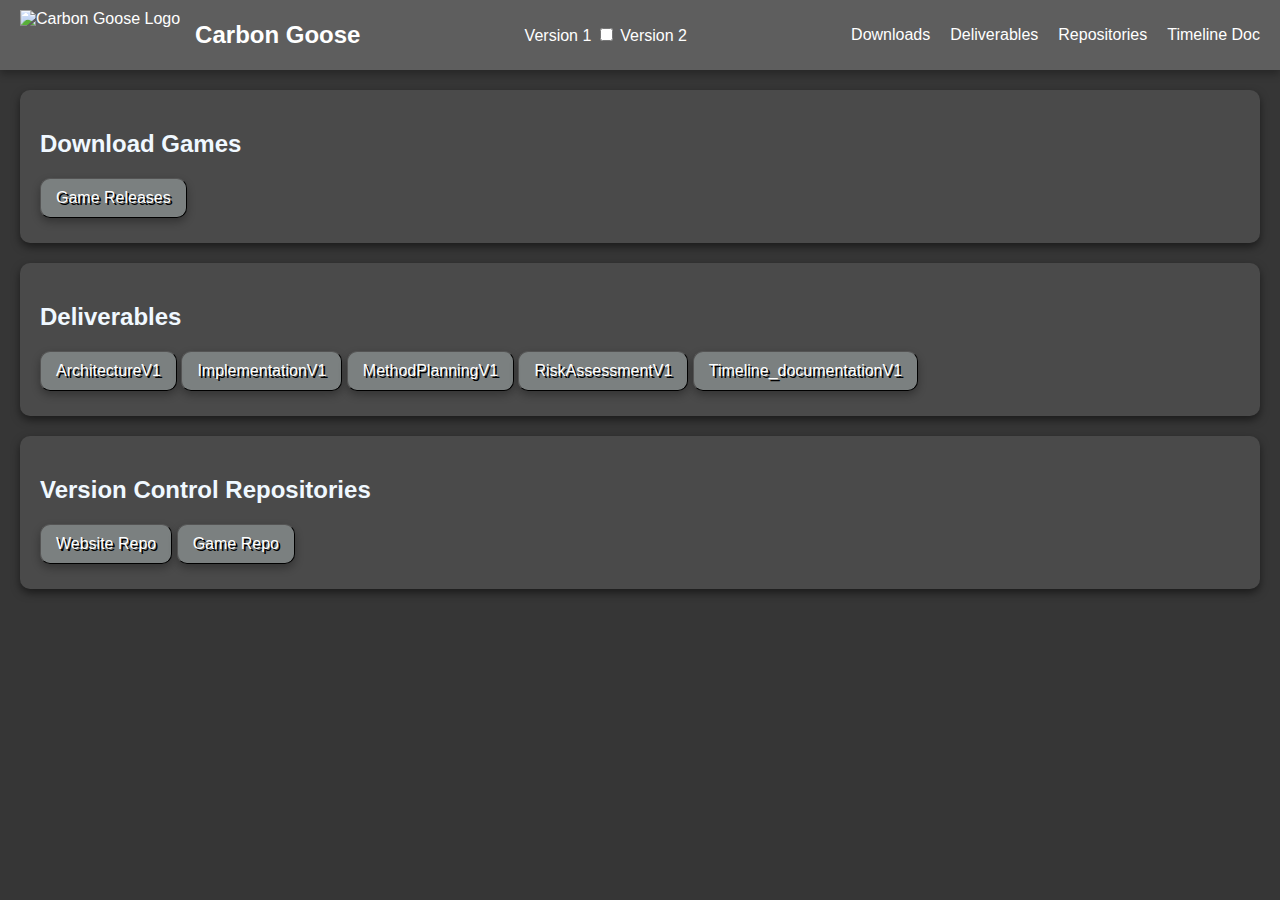
==== index.html @ 5f6f3ea1 "Update index.html" ====
<!DOCTYPE html>
<html lang="en">

<head>
    <meta charset="UTF-8">
    <meta name="viewport" content="width=device-width, initial-scale=1.0">
    <title>Carbon Goose</title>
    <link rel="stylesheet" href="projectWebsite.css">
    <link rel="icon" type="image/x-icon" href="Images/favicon.ico">
</head>

<body>
    <header>
        <div class="logo-container">
            <img src="Images/CarbonGoose_Logo.png" id="logo" alt="Carbon Goose Logo">
            <h1>Carbon Goose</h1>
        </div>
         </div>
        <div class="switch-container">
            <span class="switch-label">Version 1</span>
            <label class="switch">
                <input type="checkbox" id="version-switch">
                <span class="slider"></span>
            </label>
            <span class="switch-label">Version 2</span>
        </div>
        <nav>
            <ul>
                <li><a href="#downloads">Downloads</a></li>
                <li><a href="#deliverables">Deliverables</a></li>
                <li><a href="#repositories">Repositories</a></li>
                <li><a href="#repositories">Timeline Doc</a></li>
            </ul>
        </nav>
    </header>

    <main>
        <!-- Downloads Section -->
        <section id="downloads" class="section-container">
            <h2>Download Games</h2>
            <a href="https://github.com/jcbyte/longboi-life/releases" class="button" target="_blank">Game Releases</a>
        </section>

        <!-- Deliverables Section -->
        <section id="deliverables" class="section-container">
            <h2>Deliverables</h2>
            <a href="Arch1.pdf" class="button" download="ArchitectureV1">ArchitectureV1</a>
            <a href="Impl1.pdf" class="button" download="ImplementationV1">ImplementationV1</a>
            <a href="Plan1.pdf" class="button" download="Method_PlanningV1">MethodPlanningV1</a>
            <a href="Risk1.pdf" class="button" download="RiskAssessmentV1">RiskAssessmentV1</a>
            <a href="Timeline documentation.pdf" class="button" download="Timeline_documentationV1">Timeline_documentationV1</a>
        </section>

        <!-- Repositories Section -->
        <section id="repositories" class="section-container">
            <h2>Version Control Repositories</h2>
            <a href="https://github.com/LCallen123/ENG1-Website/tree/main" class="button" target="_blank">Website Repo</a>
            <a href="https://github.com/jcbyte/longboi-life" class="button" target="_blank">Game Repo</a>
        </section>
    </main>
     <script>
        // JavaScript to handle toggle switch functionality
        const versionSwitch = document.getElementById('version-switch');
        versionSwitch.addEventListener('change', function () {
            if (this.checked) {
                // Redirect to Version 2
                window.location.href = 'version2.html';
            } else {
                // Redirect to Version 1
                window.location.href = 'index1.html';
            }
        });
    </script>
</body>

</html>
---- projectWebsite.css ----
body {
    background-color: rgb(54, 54, 54);
    margin: 0;
    font-family: 'Segoe UI', Tahoma, Geneva, Verdana, sans-serif;
}

header {
    display: flex;
    justify-content: space-between;
    align-items: center;
    background-color: rgb(94, 94, 94);
    padding: 10px 20px;
    color: white;
    box-shadow: 0 4px 8px rgba(0, 0, 0, 0.3);
    position: sticky;
    top: 0;
    z-index: 1000;
}

.logo-container {
    display: flex;
    align-items: center;
}

#logo {
    height: 50px;
    margin-right: 15px;
}

h1 {
    font-size: 1.5rem;
    margin: 0;
    color: white;
}

nav ul {
    list-style-type: none;
    display: flex;
    gap: 20px;
    margin: 0;
    padding: 0;
}

nav ul li {
    display: inline;
}

nav ul li a {
    text-decoration: none;
    color: white;
    font-size: 1rem;
    transition: color 0.3s ease;
}

nav ul li a:hover {
    color: lightblue;
}

a.button {
    display: inline-block;
    padding: 10px 15px;
    border: 1px outset black;
    border-radius: 10px;
    color: white;
    text-shadow: 2px 2px black;
    background-color: rgba(240, 255, 255, 0.3);
    text-decoration: none;
    font-size: 1rem;
    margin: 10px;
    font-family: 'Segoe UI', Tahoma, Geneva, Verdana, sans-serif;
    box-shadow: 0 4px 8px rgba(0, 0, 0, 0.3);
    transition: background-color 0.3s ease, transform 0.2s;
}

a.button:hover {
    background-color: rgba(200, 215, 215, 0.3);
    transform: translateY(-2px);
}

.section-container {
    background-color: rgba(255, 255, 255, 0.1);
    padding: 20px;
    margin: 20px;
    border-radius: 10px;
    box-shadow: 0 4px 8px rgba(0, 0, 0, 0.5);
}

.section-container h2 {
    color: aliceblue;
    margin-bottom: 15px;
}

.section-container .button {
    margin: 5px 0;
}
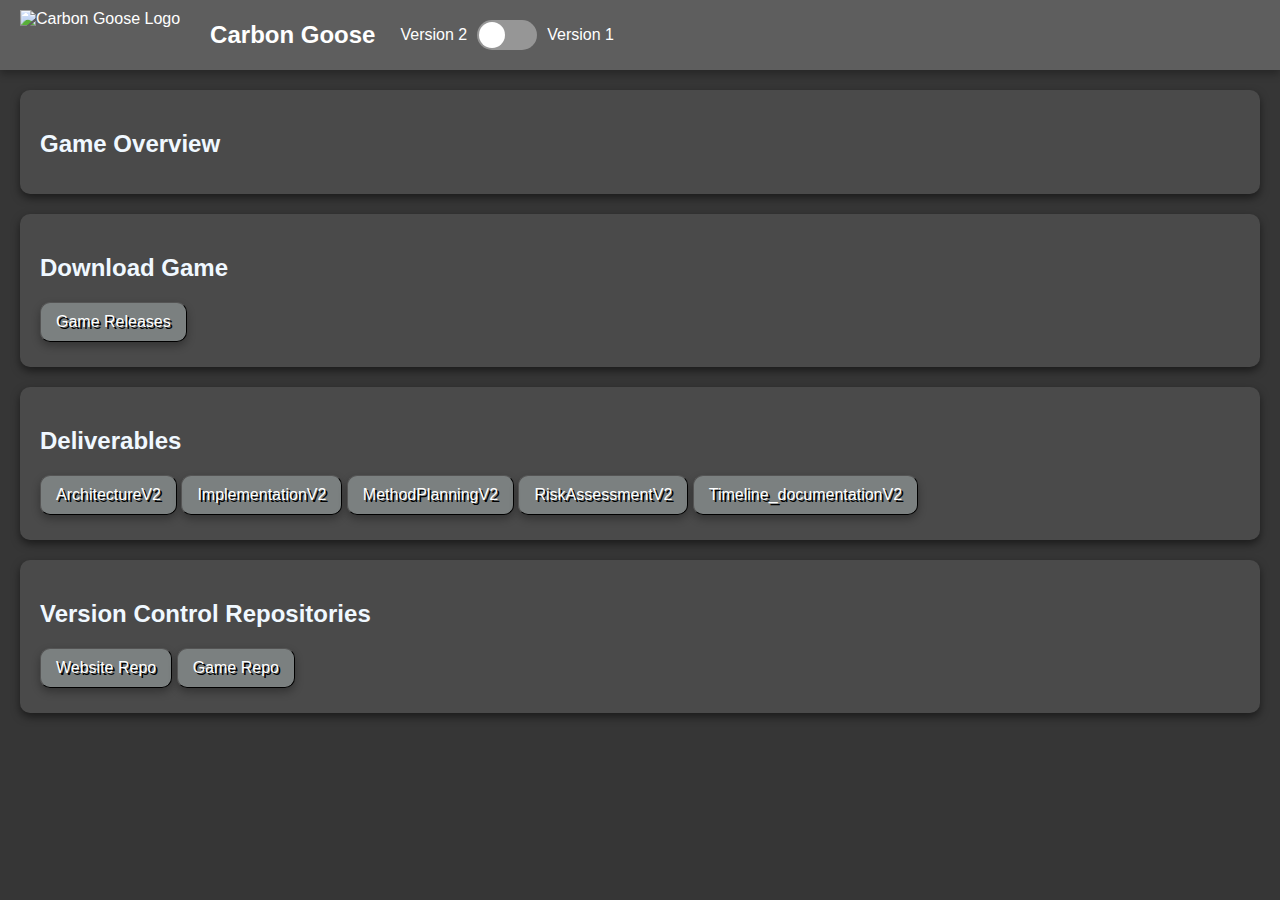
==== commit 4b2c53ba: "Update index.html" ====
--- a/index.html
+++ b/index.html
@@ -14,60 +14,54 @@
         <div class="logo-container">
             <img src="Images/CarbonGoose_Logo.png" id="logo" alt="Carbon Goose Logo">
             <h1>Carbon Goose</h1>
+            <div class="switch-container">
+                <span class="switch-label">Version 2</span>
+                <label class="switch">
+                    <input type="checkbox" id="version-switch">
+                    <span class="slider"></span>
+                </label>
+                <span class="switch-label">Version 1</span>
+            </div>
         </div>
-         </div>
-        <div class="switch-container">
-            <span class="switch-label">Version 1</span>
-            <label class="switch">
-                <input type="checkbox" id="version-switch">
-                <span class="slider"></span>
-            </label>
-            <span class="switch-label">Version 2</span>
-        </div>
-        <nav>
-            <ul>
-                <li><a href="#downloads">Downloads</a></li>
-                <li><a href="#deliverables">Deliverables</a></li>
-                <li><a href="#repositories">Repositories</a></li>
-                <li><a href="#repositories">Timeline Doc</a></li>
-            </ul>
-        </nav>
+        
     </header>
 
     <main>
+        <section id="gameoverview" class="section-container">
+            <h2>Game Overview</h2>
+            <p In this single-player game, you will design and build your own university campus, placing key buildings such as lecture halls, accommodations, recreational areas, and restaurants. The game lasts 5 minutes, simulating several years of campus life, and your goal is to maximize student satisfaction by strategically positioning buildings and reacting to events. The campus map has realistic boundaries, like lakes or hills, which influence building placement, while student happiness is affected by factors like proximity to essential services and enjoyable recreation. Throughout the game, you will encounter random events—positive, negative, or neutral—which require careful decision-making to maintain or improve satisfaction. The game ends when time runs out, and the best student satisfaction score wins! </p>
+        </section>
         <!-- Downloads Section -->
         <section id="downloads" class="section-container">
-            <h2>Download Games</h2>
+            <h2>Download Game</h2>
             <a href="https://github.com/jcbyte/longboi-life/releases" class="button" target="_blank">Game Releases</a>
         </section>
 
         <!-- Deliverables Section -->
         <section id="deliverables" class="section-container">
             <h2>Deliverables</h2>
-            <a href="Arch1.pdf" class="button" download="ArchitectureV1">ArchitectureV1</a>
-            <a href="Impl1.pdf" class="button" download="ImplementationV1">ImplementationV1</a>
-            <a href="Plan1.pdf" class="button" download="Method_PlanningV1">MethodPlanningV1</a>
-            <a href="Risk1.pdf" class="button" download="RiskAssessmentV1">RiskAssessmentV1</a>
-            <a href="Timeline documentation.pdf" class="button" download="Timeline_documentationV1">Timeline_documentationV1</a>
+            <a href="Arch1.pdf" class="button" download="ArchitectureV1">ArchitectureV2</a>
+            <a href="Impl1.pdf" class="button" download="ImplementationV1">ImplementationV2</a>
+            <a href="Plan1.pdf" class="button" download="Method_PlanningV1">MethodPlanningV2</a>
+            <a href="Risk1.pdf" class="button" download="RiskAssessmentV1">RiskAssessmentV2</a>
+            <a href="Timeline documentation.pdf" class="button" download="Timeline_documentationV1">Timeline_documentationV2</a>
         </section>
 
         <!-- Repositories Section -->
         <section id="repositories" class="section-container">
             <h2>Version Control Repositories</h2>
-            <a href="https://github.com/LCallen123/ENG1-Website/tree/main" class="button" target="_blank">Website Repo</a>
-            <a href="https://github.com/jcbyte/longboi-life" class="button" target="_blank">Game Repo</a>
+            <a href="https://github.com/AbishekGodwin/ENG1-Website" class="button" target="_blank">Website Repo</a>
+            <a href="https://github.com/AdamJ-3141/longboi-life" class="button" target="_blank">Game Repo</a>
         </section>
     </main>
-     <script>
-        // JavaScript to handle toggle switch functionality
+    <script>
+        
         const versionSwitch = document.getElementById('version-switch');
         versionSwitch.addEventListener('change', function () {
             if (this.checked) {
-                // Redirect to Version 2
-                window.location.href = 'version2.html';
+                window.location.href = 'index1.html';
             } else {
-                // Redirect to Version 1
-                window.location.href = 'index1.html';
+                window.location.href = 'index.html';
             }
         });
     </script>
--- a/projectWebsite.css
+++ b/projectWebsite.css
@@ -93,3 +93,65 @@
 .section-container .button {
     margin: 5px 0;
 }
+.logo-container {
+    display: flex;
+    align-items: center;
+    gap: 15px; /* Add space between logo, heading, and switch */
+}
+
+.switch-container {
+    display: flex;
+    align-items: center;
+    gap: 10px; /* Space between text and switch */
+    margin-left: 10px; /* Adjust positioning relative to the heading */
+}
+
+.switch {
+    position: relative;
+    display: inline-block;
+    width: 60px;
+    height: 30px;
+}
+
+.switch input {
+    opacity: 0;
+    width: 0;
+    height: 0;
+}
+
+.slider {
+    position: absolute;
+    cursor: pointer;
+    top: 0;
+    left: 0;
+    right: 0;
+    bottom: 0;
+    background-color: rgb(150, 150, 150);
+    transition: 0.4s;
+    border-radius: 30px;
+}
+
+.slider:before {
+    position: absolute;
+    content: "";
+    height: 26px;
+    width: 26px;
+    left: 2px;
+    bottom: 2px;
+    background-color: white;
+    transition: 0.4s;
+    border-radius: 50%;
+}
+
+input:checked + .slider {
+    background-color: rgb(34, 139, 34);
+}
+
+input:checked + .slider:before {
+    transform: translateX(30px);
+}
+
+.switch-label {
+    font-size: 1rem;
+    color: white;
+}
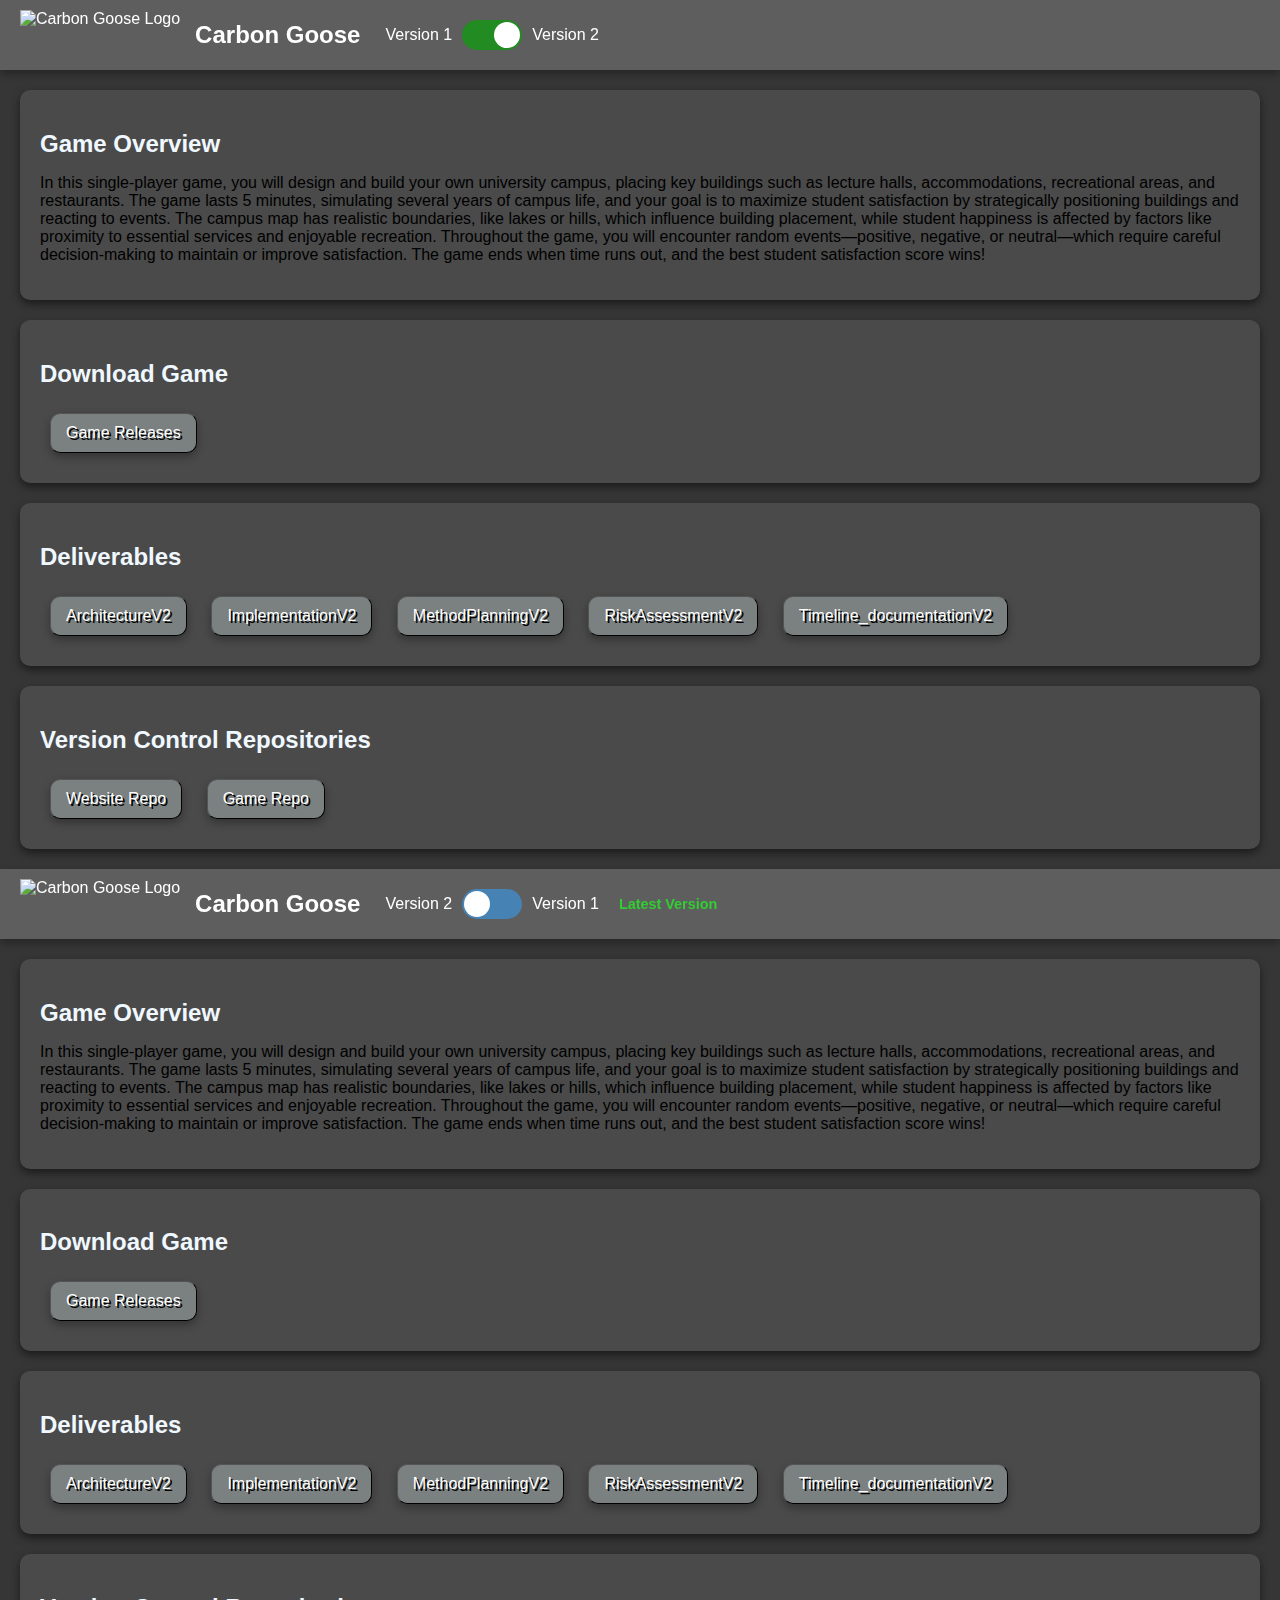
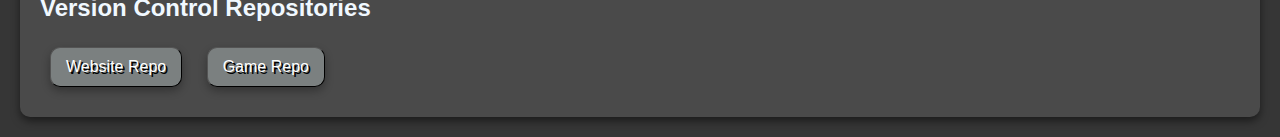
==== commit 8b90a8b7: "Update index.html" ====
--- a/index.html
+++ b/index.html
@@ -1,3 +1,67 @@
+<!DOCTYPE html>
+<html lang="en">
+
+<head>
+    <meta charset="UTF-8">
+    <meta name="viewport" content="width=device-width, initial-scale=1.0">
+    <title>Carbon Goose</title>
+    <link rel="stylesheet" href="projectWebsite.css">
+    <link rel="icon" type="image/x-icon" href="Images/favicon.ico">
+</head>
+
+<body>
+    <header>
+        <div class="logo-container">
+            <img src="Images/CarbonGoose_Logo.png" id="logo" alt="Carbon Goose Logo">
+            <h1>Carbon Goose</h1>
+            <div class="switch-container">
+                <span class="switch-label">Version 1</span>
+                <label class="switch">
+                    <input type="checkbox" id="version-switch" checked>
+                    <span class="slider"></span>
+                </label>
+                <span class="switch-label">Version 2</span>
+            </div>
+        </div>
+    </header>
+
+    <main>
+        <section id="gameoverview" class="section-container">
+            <h2>Game Overview</h2>
+            <p>In this single-player game, you will design and build your own university campus, placing key buildings such as lecture halls, accommodations, recreational areas, and restaurants. The game lasts 5 minutes, simulating several years of campus life, and your goal is to maximize student satisfaction by strategically positioning buildings and reacting to events. The campus map has realistic boundaries, like lakes or hills, which influence building placement, while student happiness is affected by factors like proximity to essential services and enjoyable recreation. Throughout the game, you will encounter random events—positive, negative, or neutral—which require careful decision-making to maintain or improve satisfaction. The game ends when time runs out, and the best student satisfaction score wins!</p>
+        </section>
+
+        <section id="downloads" class="section-container">
+            <h2>Download Game</h2>
+            <a href="https://github.com/jcbyte/longboi-life/releases" class="button" target="_blank">Game Releases</a>
+        </section>
+
+        <section id="deliverables" class="section-container">
+            <h2>Deliverables</h2>
+            <a href="Arch1.pdf" class="button" download="ArchitectureV1">ArchitectureV2</a>
+            <a href="Impl1.pdf" class="button" download="ImplementationV1">ImplementationV2</a>
+            <a href="Plan1.pdf" class="button" download="Method_PlanningV1">MethodPlanningV2</a>
+            <a href="Risk1.pdf" class="button" download="RiskAssessmentV1">RiskAssessmentV2</a>
+            <a href="Timeline documentation.pdf" class="button" download="Timeline_documentationV1">Timeline_documentationV2</a>
+        </section>
+
+        <section id="repositories" class="section-container">
+            <h2>Version Control Repositories</h2>
+            <a href="https://github.com/AbishekGodwin/ENG1-Website" class="button" target="_blank">Website Repo</a>
+            <a href="https://github.com/AdamJ-3141/longboi-life" class="button" target="_blank">Game Repo</a>
+        </section>
+    </main>
+    <script>
+        const versionSwitch = document.getElementById('version-switch');
+        versionSwitch.addEventListener('change', function () {
+            if (!this.checked) {
+                window.location.href = 'index1.html';
+            }
+        });
+    </script>
+</body>
+
+</html>
 <!DOCTYPE html>
 <html lang="en">
 
@@ -21,23 +85,22 @@
                     <span class="slider"></span>
                 </label>
                 <span class="switch-label">Version 1</span>
+                <span class="latest-tag">Latest Version</span>
             </div>
         </div>
-        
     </header>
 
     <main>
         <section id="gameoverview" class="section-container">
             <h2>Game Overview</h2>
-            <p In this single-player game, you will design and build your own university campus, placing key buildings such as lecture halls, accommodations, recreational areas, and restaurants. The game lasts 5 minutes, simulating several years of campus life, and your goal is to maximize student satisfaction by strategically positioning buildings and reacting to events. The campus map has realistic boundaries, like lakes or hills, which influence building placement, while student happiness is affected by factors like proximity to essential services and enjoyable recreation. Throughout the game, you will encounter random events—positive, negative, or neutral—which require careful decision-making to maintain or improve satisfaction. The game ends when time runs out, and the best student satisfaction score wins! </p>
+            <p>In this single-player game, you will design and build your own university campus, placing key buildings such as lecture halls, accommodations, recreational areas, and restaurants. The game lasts 5 minutes, simulating several years of campus life, and your goal is to maximize student satisfaction by strategically positioning buildings and reacting to events. The campus map has realistic boundaries, like lakes or hills, which influence building placement, while student happiness is affected by factors like proximity to essential services and enjoyable recreation. Throughout the game, you will encounter random events—positive, negative, or neutral—which require careful decision-making to maintain or improve satisfaction. The game ends when time runs out, and the best student satisfaction score wins!</p>
         </section>
-        <!-- Downloads Section -->
+
         <section id="downloads" class="section-container">
             <h2>Download Game</h2>
             <a href="https://github.com/jcbyte/longboi-life/releases" class="button" target="_blank">Game Releases</a>
         </section>
 
-        <!-- Deliverables Section -->
         <section id="deliverables" class="section-container">
             <h2>Deliverables</h2>
             <a href="Arch1.pdf" class="button" download="ArchitectureV1">ArchitectureV2</a>
@@ -47,7 +110,6 @@
             <a href="Timeline documentation.pdf" class="button" download="Timeline_documentationV1">Timeline_documentationV2</a>
         </section>
 
-        <!-- Repositories Section -->
         <section id="repositories" class="section-container">
             <h2>Version Control Repositories</h2>
             <a href="https://github.com/AbishekGodwin/ENG1-Website" class="button" target="_blank">Website Repo</a>
@@ -55,7 +117,6 @@
         </section>
     </main>
     <script>
-        
         const versionSwitch = document.getElementById('version-switch');
         versionSwitch.addEventListener('change', function () {
             if (this.checked) {
--- a/projectWebsite.css
+++ b/projectWebsite.css
@@ -20,40 +20,17 @@
 .logo-container {
     display: flex;
     align-items: center;
+    gap: 15px;
 }
 
 #logo {
     height: 50px;
-    margin-right: 15px;
 }
 
 h1 {
     font-size: 1.5rem;
     margin: 0;
     color: white;
-}
-
-nav ul {
-    list-style-type: none;
-    display: flex;
-    gap: 20px;
-    margin: 0;
-    padding: 0;
-}
-
-nav ul li {
-    display: inline;
-}
-
-nav ul li a {
-    text-decoration: none;
-    color: white;
-    font-size: 1rem;
-    transition: color 0.3s ease;
-}
-
-nav ul li a:hover {
-    color: lightblue;
 }
 
 a.button {
@@ -90,20 +67,11 @@
     margin-bottom: 15px;
 }
 
-.section-container .button {
-    margin: 5px 0;
-}
-.logo-container {
-    display: flex;
-    align-items: center;
-    gap: 15px; /* Add space between logo, heading, and switch */
-}
-
 .switch-container {
     display: flex;
     align-items: center;
-    gap: 10px; /* Space between text and switch */
-    margin-left: 10px; /* Adjust positioning relative to the heading */
+    gap: 10px;
+    margin-left: 10px;
 }
 
 .switch {
@@ -126,7 +94,7 @@
     left: 0;
     right: 0;
     bottom: 0;
-    background-color: rgb(150, 150, 150);
+    background-color: rgb(70, 130, 180);
     transition: 0.4s;
     border-radius: 30px;
 }
@@ -155,3 +123,10 @@
     font-size: 1rem;
     color: white;
 }
+
+.latest-tag {
+    font-size: 0.9rem;
+    color: limegreen;
+    font-weight: bold;
+    margin-left: 10px;
+}
--- a/projectWebsite.css
+++ b/projectWebsite.css
@@ -20,40 +20,17 @@
 .logo-container {
     display: flex;
     align-items: center;
+    gap: 15px;
 }
 
 #logo {
     height: 50px;
-    margin-right: 15px;
 }
 
 h1 {
     font-size: 1.5rem;
     margin: 0;
     color: white;
-}
-
-nav ul {
-    list-style-type: none;
-    display: flex;
-    gap: 20px;
-    margin: 0;
-    padding: 0;
-}
-
-nav ul li {
-    display: inline;
-}
-
-nav ul li a {
-    text-decoration: none;
-    color: white;
-    font-size: 1rem;
-    transition: color 0.3s ease;
-}
-
-nav ul li a:hover {
-    color: lightblue;
 }
 
 a.button {
@@ -90,20 +67,11 @@
     margin-bottom: 15px;
 }
 
-.section-container .button {
-    margin: 5px 0;
-}
-.logo-container {
-    display: flex;
-    align-items: center;
-    gap: 15px; /* Add space between logo, heading, and switch */
-}
-
 .switch-container {
     display: flex;
     align-items: center;
-    gap: 10px; /* Space between text and switch */
-    margin-left: 10px; /* Adjust positioning relative to the heading */
+    gap: 10px;
+    margin-left: 10px;
 }
 
 .switch {
@@ -126,7 +94,7 @@
     left: 0;
     right: 0;
     bottom: 0;
-    background-color: rgb(150, 150, 150);
+    background-color: rgb(70, 130, 180);
     transition: 0.4s;
     border-radius: 30px;
 }
@@ -155,3 +123,10 @@
     font-size: 1rem;
     color: white;
 }
+
+.latest-tag {
+    font-size: 0.9rem;
+    color: limegreen;
+    font-weight: bold;
+    margin-left: 10px;
+}
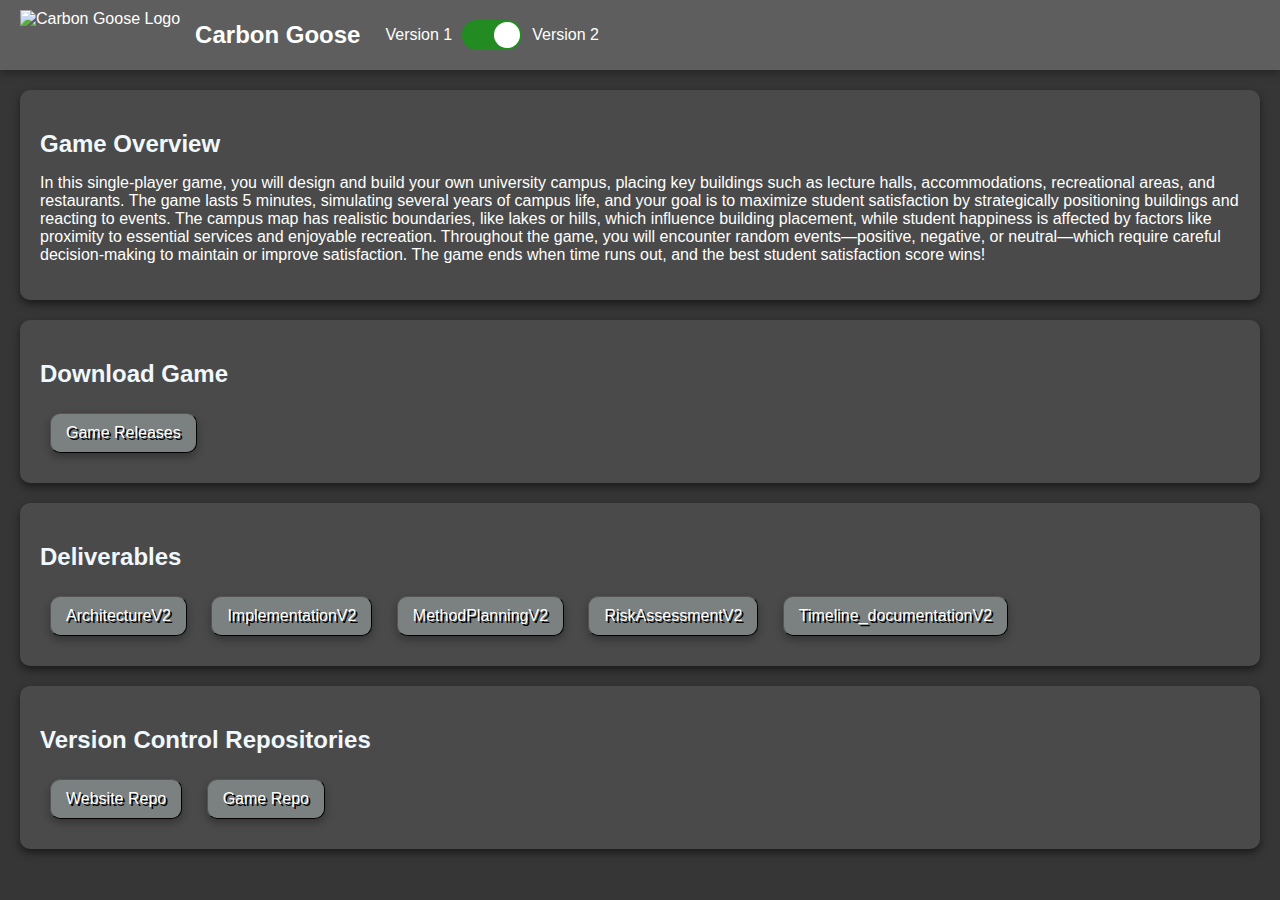
==== commit b11da192: "Update index.html" ====
--- a/index.html
+++ b/index.html
@@ -62,70 +62,5 @@
 </body>
 
 </html>
-<!DOCTYPE html>
-<html lang="en">
 
-<head>
-    <meta charset="UTF-8">
-    <meta name="viewport" content="width=device-width, initial-scale=1.0">
-    <title>Carbon Goose</title>
-    <link rel="stylesheet" href="projectWebsite.css">
-    <link rel="icon" type="image/x-icon" href="Images/favicon.ico">
-</head>
-
-<body>
-    <header>
-        <div class="logo-container">
-            <img src="Images/CarbonGoose_Logo.png" id="logo" alt="Carbon Goose Logo">
-            <h1>Carbon Goose</h1>
-            <div class="switch-container">
-                <span class="switch-label">Version 2</span>
-                <label class="switch">
-                    <input type="checkbox" id="version-switch">
-                    <span class="slider"></span>
-                </label>
-                <span class="switch-label">Version 1</span>
-                <span class="latest-tag">Latest Version</span>
-            </div>
-        </div>
-    </header>
-
-    <main>
-        <section id="gameoverview" class="section-container">
-            <h2>Game Overview</h2>
-            <p>In this single-player game, you will design and build your own university campus, placing key buildings such as lecture halls, accommodations, recreational areas, and restaurants. The game lasts 5 minutes, simulating several years of campus life, and your goal is to maximize student satisfaction by strategically positioning buildings and reacting to events. The campus map has realistic boundaries, like lakes or hills, which influence building placement, while student happiness is affected by factors like proximity to essential services and enjoyable recreation. Throughout the game, you will encounter random events—positive, negative, or neutral—which require careful decision-making to maintain or improve satisfaction. The game ends when time runs out, and the best student satisfaction score wins!</p>
-        </section>
-
-        <section id="downloads" class="section-container">
-            <h2>Download Game</h2>
-            <a href="https://github.com/jcbyte/longboi-life/releases" class="button" target="_blank">Game Releases</a>
-        </section>
-
-        <section id="deliverables" class="section-container">
-            <h2>Deliverables</h2>
-            <a href="Arch1.pdf" class="button" download="ArchitectureV1">ArchitectureV2</a>
-            <a href="Impl1.pdf" class="button" download="ImplementationV1">ImplementationV2</a>
-            <a href="Plan1.pdf" class="button" download="Method_PlanningV1">MethodPlanningV2</a>
-            <a href="Risk1.pdf" class="button" download="RiskAssessmentV1">RiskAssessmentV2</a>
-            <a href="Timeline documentation.pdf" class="button" download="Timeline_documentationV1">Timeline_documentationV2</a>
-        </section>
-
-        <section id="repositories" class="section-container">
-            <h2>Version Control Repositories</h2>
-            <a href="https://github.com/AbishekGodwin/ENG1-Website" class="button" target="_blank">Website Repo</a>
-            <a href="https://github.com/AdamJ-3141/longboi-life" class="button" target="_blank">Game Repo</a>
-        </section>
-    </main>
-    <script>
-        const versionSwitch = document.getElementById('version-switch');
-        versionSwitch.addEventListener('change', function () {
-            if (this.checked) {
-                window.location.href = 'index1.html';
-            } else {
-                window.location.href = 'index.html';
-            }
-        });
-    </script>
-</body>
-
-</html>
+           
--- a/projectWebsite.css
+++ b/projectWebsite.css
@@ -67,6 +67,10 @@
     margin-bottom: 15px;
 }
 
+#gameoverview p {
+    color: white;
+}
+
 .switch-container {
     display: flex;
     align-items: center;
@@ -94,7 +98,7 @@
     left: 0;
     right: 0;
     bottom: 0;
-    background-color: rgb(70, 130, 180);
+    background-color: rgb(34, 139, 34);
     transition: 0.4s;
     border-radius: 30px;
 }
@@ -115,18 +119,19 @@
     background-color: rgb(34, 139, 34);
 }
 
+input:not(:checked) + .slider {
+    background-color: rgb(70, 130, 180);
+}
+
 input:checked + .slider:before {
     transform: translateX(30px);
+}
+
+input:not(:checked) + .slider:before {
+    transform: translateX(0);
 }
 
 .switch-label {
     font-size: 1rem;
     color: white;
 }
-
-.latest-tag {
-    font-size: 0.9rem;
-    color: limegreen;
-    font-weight: bold;
-    margin-left: 10px;
-}
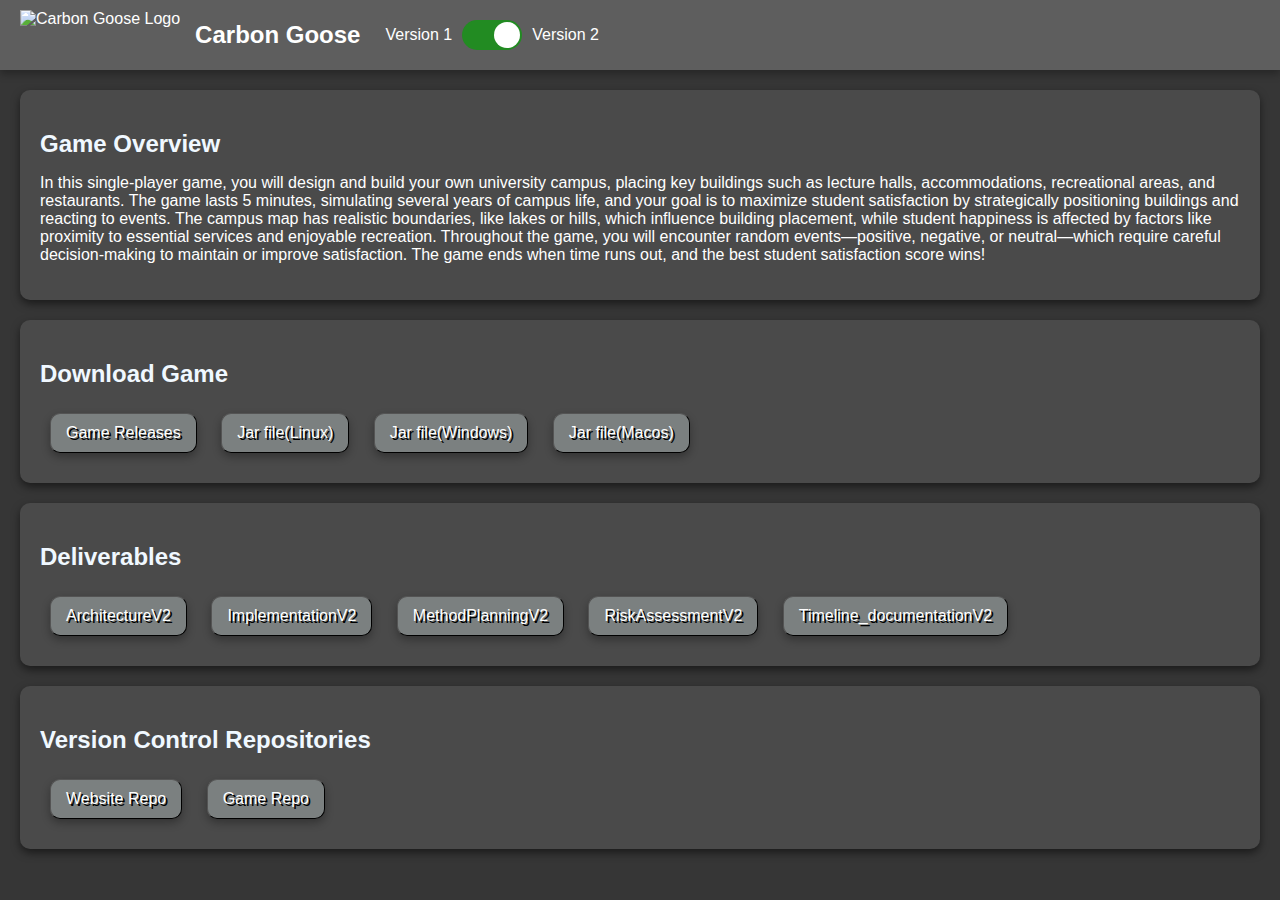
==== commit 98840c62: "Update index.html" ====
--- a/index.html
+++ b/index.html
@@ -33,7 +33,10 @@
 
         <section id="downloads" class="section-container">
             <h2>Download Game</h2>
-            <a href="https://github.com/jcbyte/longboi-life/releases" class="button" target="_blank">Game Releases</a>
+            <a href="https://github.com/AdamJ-3141/longboi-life/releases" class="button" target="_blank">Game Releases</a>
+            <a href="https://github.com/AdamJ-3141/longboi-life/releases" class="button" target="_blank">Jar file(Linux)</a>
+            <a href="https://github.com/AdamJ-3141/longboi-life/releases" class="button" target="_blank">Jar file(Windows)</a>
+            <a href="https://github.com/AdamJ-3141/longboi-life/releases" class="button" target="_blank">Jar file(Macos)</a>
         </section>
 
         <section id="deliverables" class="section-container">
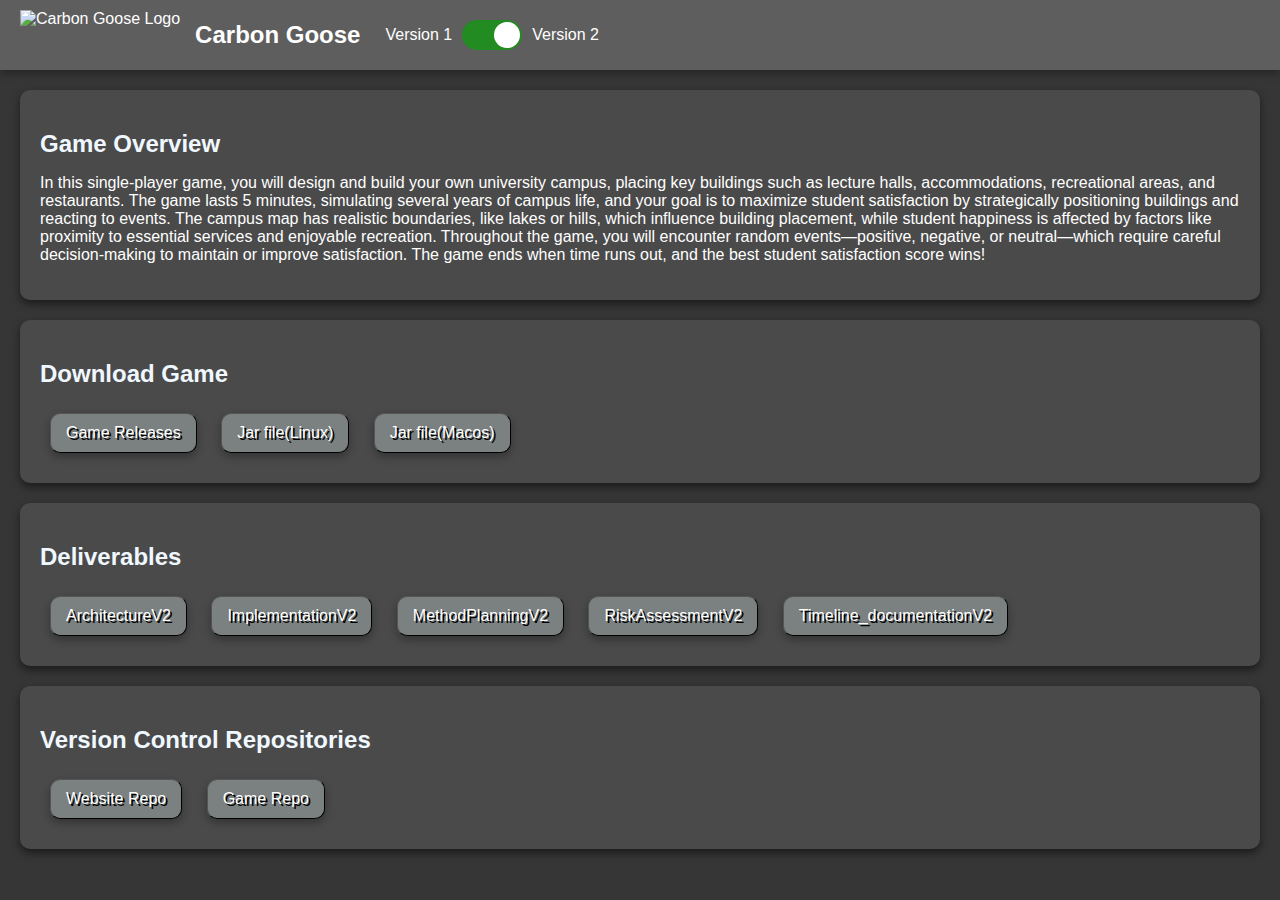
==== commit 28bf8055: "Update index.html" ====
--- a/index.html
+++ b/index.html
@@ -33,10 +33,10 @@
 
         <section id="downloads" class="section-container">
             <h2>Download Game</h2>
-            <a href="https://github.com/AdamJ-3141/longboi-life/releases" class="button" target="_blank">Game Releases</a>
-            <a href="https://github.com/AdamJ-3141/longboi-life/releases" class="button" target="_blank">Jar file(Linux)</a>
-            <a href="https://github.com/AdamJ-3141/longboi-life/releases" class="button" target="_blank">Jar file(Windows)</a>
-            <a href="https://github.com/AdamJ-3141/longboi-life/releases" class="button" target="_blank">Jar file(Macos)</a>
+            <a href="https://github.com/AdamJ-3141/longboi-life/releases/tag/build-v1.1" class="button" target="_blank">Game Releases</a>
+            <a href="https://github.com/AdamJ-3141/longboi-life/releases/download/build-v1.1/longboi-life-ubuntu.jar" class="button" target="_blank">Jar file(Linux)</a>
+            
+            <a href="https://github.com/AdamJ-3141/longboi-life/releases/download/build-v1.1/longboi-life-macos.jar" class="button" target="_blank">Jar file(Macos)</a>
         </section>
 
         <section id="deliverables" class="section-container">
